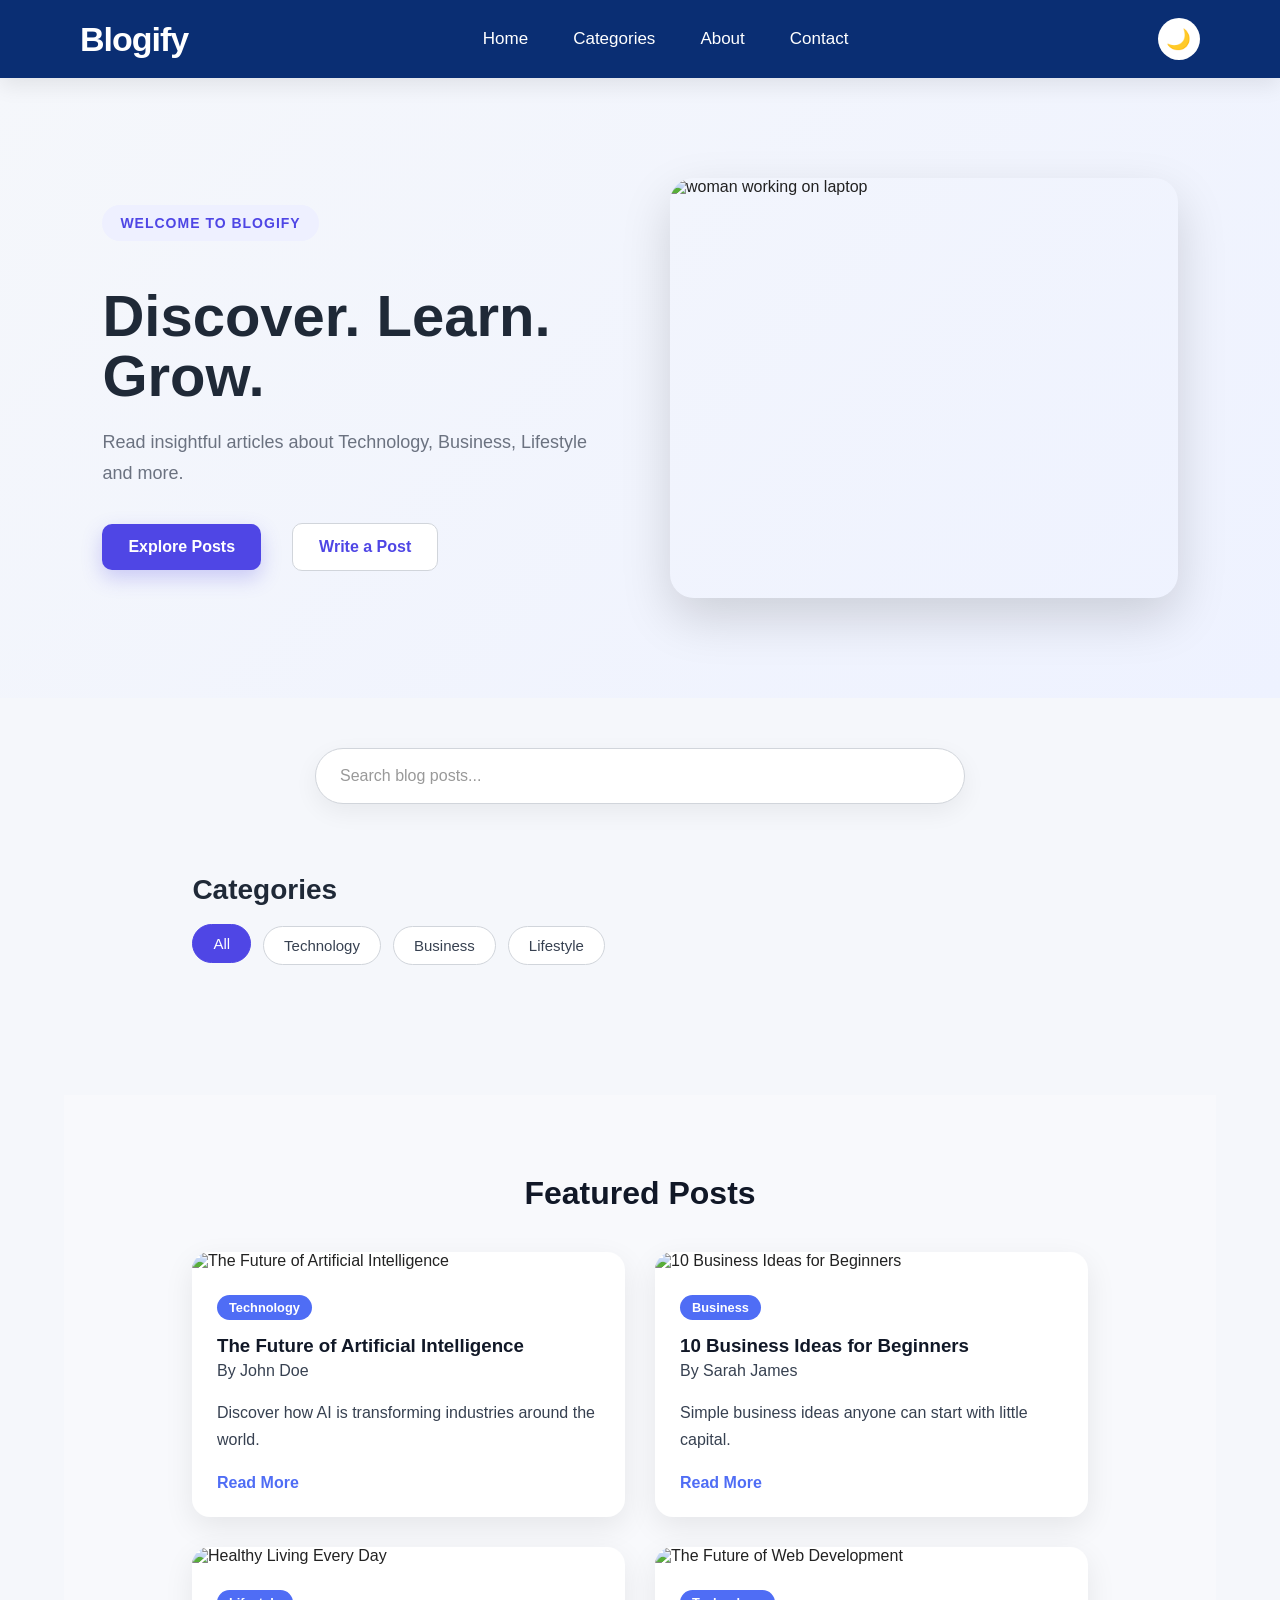
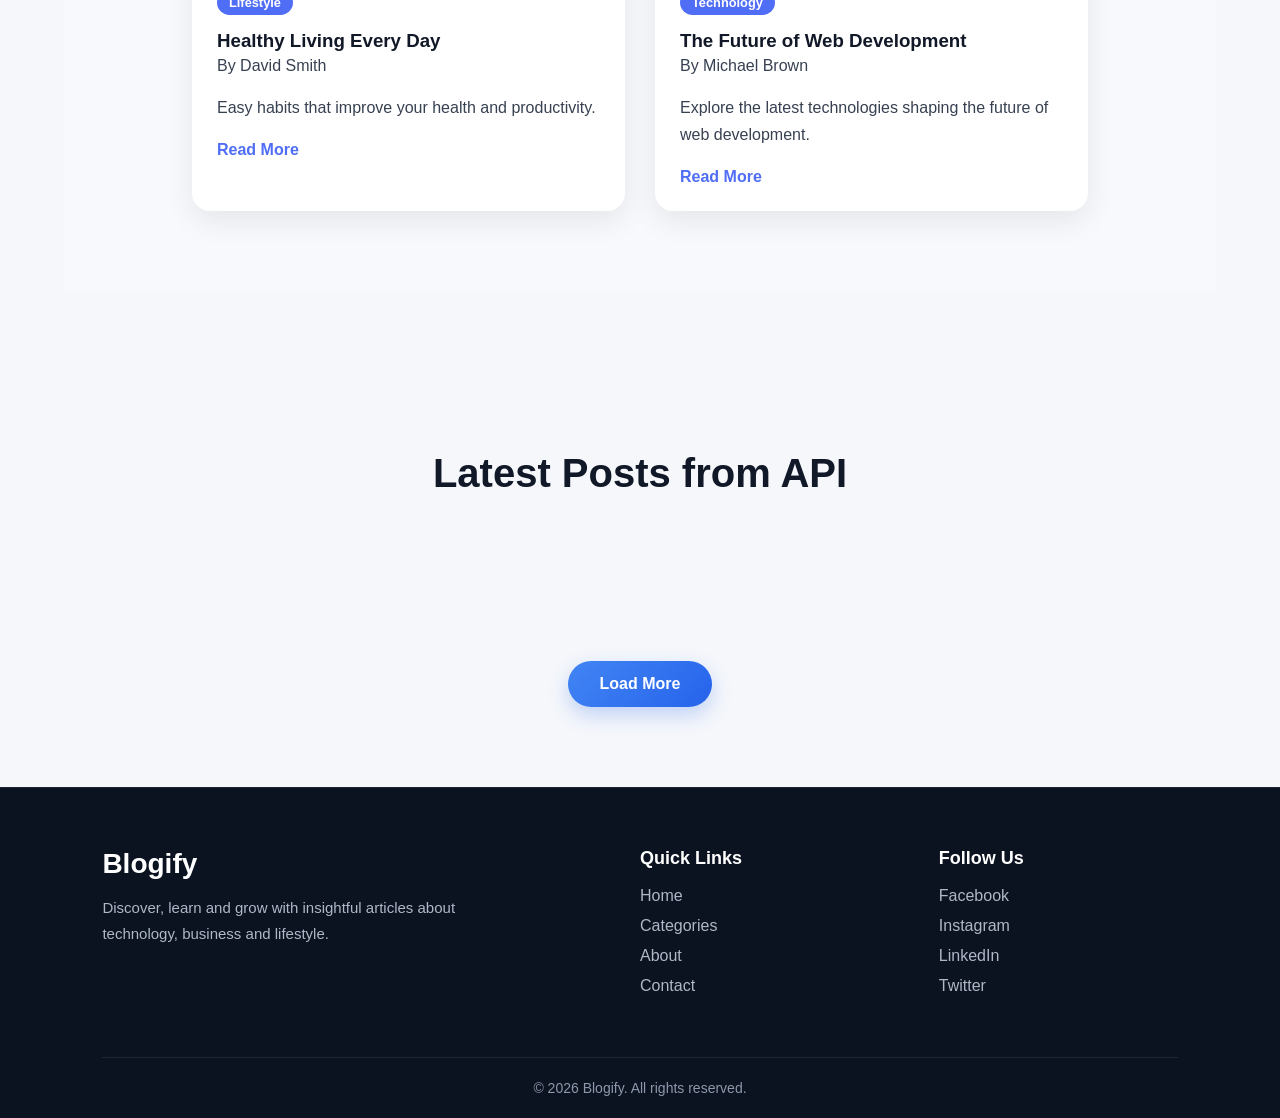
==== index.html @ 44c1e8d4 "Initial commit" ====
<!DOCTYPE html>
<html lang="en">

<head>
    <meta charset="UTF-8">
    <meta name="viewport" content="width=device-width, initial-scale=1.0">

    <title>Blogify | Home</title>

    <link rel="stylesheet" href="css/style.css">
    <link rel="stylesheet" href="css/responsive.css">
    <link rel="stylesheet" href="css/dark-mode.css">

</head>

<body>

    <header>
        <nav class="navbar">

            <div class="logo">
                <h1>Blogify</h1>
            </div>
            <ul class="nav-links">
                <li><a href="index.html">Home</a></li>
                <li><a href="#categories-section">Categories</a></li>
                <li><a href="pages/about.html">About</a></li>
                <li><a href="contact.html">Contact</a></li>
            </ul>

            <button id="darkModeToggle" class="theme-toggle">🌙</button>

        </nav>


    </header>
    <main>

        <section class="hero">
            <div class="hero-content">

                <span class="welcome">
                    WELCOME TO BLOGIFY
                </span>

                <h1>
                    Discover.
                    Learn.
                    Grow.
                </h1>

                <p>
                    Read insightful articles about Technology,
                    Business, Lifestyle and more.
                </p>

                <div class="hero-buttons">

                    <a href="#posts-container" class="primary-btn">
                        Explore Posts
                    </a>

                    <a href="contact.html" class="secondary-btn">
                        Write a Post
                    </a>

                </div>
            </div>
            <div class="hero-image">

                <img src="https://images.unsplash.com/photo-1494790108377-be9c29b29330?w=900"
                    alt="woman working on laptop">
            </div>
        </section>

        <!-- Search Bar -->
        <section class="search-section">

            <input type="text" id="search-input" placeholder="Search blog posts...">
        </section>

        <!-- Categories -->
        <section class="categories-section" id="categories">

            <h2>Categories</h2>

            <div class="category-buttons">

                <button class="category-btn active" data-category="All">
                    All
                </button>

                <button class="category-btn" data-category="Technology">
                    Technology
                </button>

                <button class="category-btn" data-category="Business">
                    Business
                </button>

                <button class="category-btn" data-category="Lifestyle">
                    Lifestyle
                </button>

            </div>

        </section>
        <section class="featured-posts">
            <h2>Featured Posts</h2>

            <div id="posts-container"></div>
        </section>

        <section class="api-posts">
            <h2>Latest Posts from API</h2>

            <div id="api-posts-container"></div>
        </section>
        <div class="load-more-container">
            <button id="loadMoreBtn" class="load-more-btn">
                Load More
            </button>
        </div>

    </main>

    <!-- FOOTER -->
    <footer class="footer">
        <div class="footer-container">

            <div class="footer-brand">
                <h2>Blogify</h2>
                <p>Discover, learn and grow with insightful articles about technology, business and lifestyle.</p>
            </div>

            <div class="footer-links">
                <h3>Quick Links</h3>
                <a href="index.html">Home</a>
                <a href="#categories">Categories</a>
                <a href="pages/about.html">About</a>
                <a href="contact.html">Contact</a>
            </div>

            <div class="footer-social">
                <h3>Follow Us</h3>
                <a href="#">Facebook</a>
                <a href="#">Instagram</a>
                <a href="#">LinkedIn</a>
                <a href="#">Twitter</a>
            </div>

        </div>

        <div class="footer-bottom">
            <p>© 2026 Blogify. All rights reserved.</p>
        </div>
    </footer>

    <script src="js/data.js"></script>
    <script src="js/app.js"></script>
    <script src="js/api.js"></script>
    <script src="js/dark-mode.js"></script>

</body>

</html>
---- css/style.css ----
/* ==========================
   RESET
========================== */

*{
    margin:0;
    padding:0;
    box-sizing:border-box;
}

/* ==========================
   BODY
========================== */

body{
    font-family:Arial, Helvetica, sans-serif;
    background:#f5f7fb;
}

/* ==========================
   NAVBAR
========================== */

.navbar{
    position: sticky;
    top: 0;
    z-index: 1000;

    display: flex;
    justify-content: space-between;
    align-items: center;
    padding: 18px 80px;
    background: #0a2e73;
    backdrop-filter: blur(12px);
    box-shadow: 0 8px 20px rgba(0,0,0,.08);
}

.logo h1{
    font-size: 34px;
    font-weight: 700;
    letter-spacing: -1px;
    cursor: pointer;
    color:white;
}

.nav-links{
    display: flex;
    list-style: none;
    gap: 45px;
    align-items: center;
    justify-content: center;
}

.nav-links a{
    color: white;
    text-decoration: none;
    font-size: 17px;
    font-weight: 500;
    transition:0.3s ease;
}

.nav-links a:hover{
    color: #FFD54F;
}


 /* ===========================
   HERO SECTION
 =========================== */



 .hero-content{
     width:50%;
 }

 .welcome{
     background:#ede9fe;
     color:#7c3aed;
     padding:8px 18px;
     border-radius:25px;
     font-size:14px;
     font-weight:bold;
 }

 .hero-content h1{
     font-size:60px;
     margin:25px 0;
     color:#111827;
 }

 .hero-content p{
     font-size:20px;
     color:#6b7280;
     line-height:1.8;
 }

 .hero-buttons button{
     padding: 15px 35px;
 }

 .primary-btn{
    background:#7c3aed;
    color:white;
     border:none;
     padding:15px 35px;
    border-radius:10px;
     cursor:pointer;
     margin-right:15px;
 }

 .secondary-btn{
     background:white;
    border:2px solid #ddd;
   padding:15px 35px;
     border-radius:10px;
     cursor:pointer;
 }

 .hero-image img{
    width:450px;
    border-radius:100px;
 }



.hero{
     display: flex;
     justify-content: space-between;
     align-items: center;
     gap: 60px;
     min-height: 100vh;
     padding: 40px;
 }

 .hero-content{
     width:50%;
 }

 .welcome{
     background:#ede9fe;
     color:#7c3aed;
     padding:8px 18px;
     border-radius:25px;
     font-size:14px;
     font-weight:bold;
 }

 .hero-content h1{
     font-size:60px;
     line-height: 1.2;
     margin:25px 0;
     color:#111827;
 }

 .hero-content p{
    font-size:20px;
     color:#6b7280;
     line-height:1.8;
 }

 .hero-buttons{
    margin-top:35px;
 }

 .primary-btn{
     background:#7c3aed;
     color:white;
     border:none;
     padding:15px 35px;
     border-radius:10px;
     cursor:pointer;
    margin-right:15px;
 }

 .secondary-btn{
     background:white;
     border:2px solid #ddd;
    padding:15px 35px;
     border-radius:10px;
     cursor:pointer;
 }

 .hero-image img{
     width:520px;
     border-radius:20px;
 }


 /* ============================
   FEATURED POSTS
============================ */

.featured-posts{
    padding:80px;
}

.featured-posts h2{
    text-align:center;
    font-size:40px;
    margin-bottom:50px;
    color:#111827;
}

#posts-container{
    display:grid;
    grid-template-columns:repeat(auto-fit,minmax(320px,1fr));
    gap:30px;
}

.post-card{
    background:white;
    border-radius:18px;
    overflow:hidden;
    box-shadow:0 10px 30px rgba(0,0,0,.08);
    transition:.3s;
}

.post-card:hover{
    transform:translateY(-10px);
}

.post-card img{
    width:100%;
    height:220px;
    object-fit:cover;
}

.post-content{
    padding:25px;
}

.category{
    display:inline-block;
    background:#2563eb;
    color:white;
    padding:6px 14px;
    border-radius:20px;
    font-size:13px;
    font-weight:600;

}

.post-content button{
    margin-top:20px;
    padding:12px 25px;
    background:#7c3aed;
    color:white;
    border:none;
    border-radius:8px;
    cursor:pointer;
}


 .post-content button{
     margin-top:20px;
     padding:12px 25px;
     background:#7c3aed;
     color:white;
     border:none;
     border-radius:8px;
     cursor:pointer;
 }

 /* ===========================
    API POSTS
 =========================== */

 #api-posts{
     display:grid;
     grid-template-columns:repeat(auto-fit,minmax(300px,1fr));
     gap:20px;
     margin-top:40px;
 }

 .api-card{
     background:#fff;
     padding:20px;
     border-radius:15px;
     box-shadow:0 10px 20px rgba(0,0,0,.08);
     transition:.3s;
 }

 .api-card:hover{
     transform:translateY(-8px);
 }

 .api-card h3{
     margin-bottom:15px;
     color:#333;
 }

 .api-card p{
     color:#666;
     line-height:1.7;
 }

 .api-card button{
     margin-top:20px;
     padding:10px 20px;
     border:none;
     background:#5b5ff5;
     color:white;
     border-radius:8px;
     cursor:pointer;
     }    /* <--         */

 /* ==========================================
   BLOG DETAILS PAGE
========================================== */

.blog-details {
    max-width: 900px;
    margin: 60px auto;
    padding: 20px;
    display: flex;
    justify-content: center;
}

.api-card {
    width: 100%;
    background: #fff;
    padding: 40px;
    border-radius: 12px;
    box-shadow: 0 8px 20px rgba(0,0,0,0.1);
}

.api-card h1 {
    font-size: 2.5rem;
    margin-bottom: 20px;
    color: #222;
}

.api-card p {
    font-size: 1.1rem;
    line-height: 1.8;
    color: #555;
    margin-bottom: 30px;
}

.api-card button{
    margin-top:20px;
    padding:10px 20px;
    border:none;
    background:#5b5ff5;
    color:white;
    border-radius:8px;
    cursor:pointer;
}    /* <--        */

.api-card button:hover{
    background:#3730a3;
}


/* ==========================================
   CONTACT PAGE
========================================== */

.contact-section{
    max-width:700px;
    margin:60px auto;
    background:#fff;
    padding:40px;
    border-radius:15px;
    box-shadow:0 10px 25px rgba(0,0,0,.1);
}

.contact-section h2{
    text-align:center;
    margin-bottom:30px;
    color:#222;
}

.form-group{
    margin-bottom:20px;
}

.form-group label{
    display:block;
    margin-bottom:8px;
    font-weight:bold;
    color:#333;
}

.form-group input,
.form-group textarea{
    width:100%;
    padding:14px;
    border:2px solid #ddd;
    border-radius:8px;
    font-size:16px;
    outline:none;
    transition:.3s;
}

.form-group input:focus,
.form-group textarea:focus{
    border-color:#5b5ff5;
}

.form-group textarea{
    resize:none;
}

.form-group small{
    display:block;
    margin-top:6px;
    color:red;
    font-size:14px;
}

#contactForm button{
    width:100%;
    padding:15px;
    border:none;
    border-radius:8px;
    background:#5b5ff5;
    color:white;
    font-size:18px;
    cursor:pointer;
    transition:.3s;
}

#contactForm button:hover{
    background:#3730a3;
}


/* ===========================
   BLOG CARDS
=========================== */

.featured-posts{

    width:90%;
    max-width:1200px;
    margin:80px auto;

}

.featured-posts h2{

    text-align:center;
    margin-bottom:40px;
    font-size:2rem;

}

#api-posts{

    display:grid;
    grid-template-columns:repeat(auto-fit,minmax(320px,1fr));
    gap:30px;

}

.blog-card{

    background:#fff;

    border-radius:15px;

    overflow:hidden;

    box-shadow:0 10px 25px rgba(0,0,0,.08);

    transition:.3s;

    display: flex;
    flex-direction: column;

}

.blog-card:hover{

    transform:translateY(-10px);

}

.blog-card img{

    width:100%;

    height:220px;

    object-fit:cover;

}

.blog-content{
    padding:30px;
    
    display:flex;
    flex-direction:column;
    flex:1;
}

.category{

    background:#4f6df5;

    color:#fff;

    padding:6px 14px;

    border-radius:30px;

    font-size:13px;

}

.blog-content h3{

    margin:18px 0;

}

.blog-content p{

    color:#666;

    line-height:1.8;

}

.blog-content small{

    color:#888;

}

.read-btn{

    display:inline-block;

    padding:10px 20px;

    background:#4f6df5;

    color:white;

    text-decoration:none;

    border-radius:8px;

    transition:.3s;

}

.read-btn:hover{

    background:#304ffe;

}

/* ===========================
   Featured Posts
=========================== */

.featured-posts{
    padding:80px 10%;
    background:#f8f9fc;
}

.featured-posts h2{
    text-align:center;
    font-size:2rem;
    margin-bottom:40px;
}

#posts{
    display:grid;
    grid-template-columns:repeat(auto-fit,minmax(300px,1fr));
    gap:30px;
}

.blog-card{
    background:white;
    border-radius:15px;
    overflow:hidden;
    box-shadow:0 10px 25px rgba(0,0,0,.08);
    transition:.3s;
}

.blog-card:hover{
    transform:translateY(-8px);
}

.blog-card img{
    width:100%;
    height:220px;
    object-fit:cover;
}

.blog-content{
    padding:20px;
}

.category{
    display:inline-block;
    background:#4f6df5;
    color:white;
    padding:5px 12px;
    border-radius:30px;
    font-size:.8rem;
    margin-bottom:15px;
}

.blog-content h3{
    margin:10px 0;
}

.author{
    color:#777;
    margin-bottom:15px;
}

.read-more{
    display:inline-block;
    margin-top:20px;
    color:#4f6df5;
    text-decoration:none;
    font-weight:600;
    transition:3s;
    
}

.read-more:hover{
   background:#1d4ed8;
}

/* ==========================
   API POSTS
========================== */

.api-posts{
    padding:80px;
}

.api-posts h2{
    text-align:center;
    font-size:40px;
    margin-bottom:50px;
    color:#111827;
}

#api-posts-container{
    display:grid;
    grid-template-columns:repeat(auto-fit,minmax(320px,1fr));
    gap:30px;
}


/* ==========================
   BLOG DETAILS
========================== */

.blog-details{
    padding:80px;
}

.details-card{
    max-width:900px;
    margin:auto;
    background:white;
    border-radius:20px;
    overflow:hidden;
    box-shadow:0 10px 30px rgba(0,0,0,.1);
}

.details-card img{
    width:100%;
    height:450px;
    object-fit:cover;
}

.details-card h1{
    margin:20px;
}

.details-card p{
    margin:20px;
    line-height:1.8;
}


/* ============================= */
/* SEARCH BAR */
/* ============================= */

.search-section {
    display: flex;
    justify-content: center;
    align-items: center;
    padding: 30px 20px;
}

#search-input {
    width: 100%;
    max-width: 650px;
    padding: 16px 22px;
    font-size: 16px;
    border: 1px solid #ddd;
    border-radius: 30px;
    outline: none;
    background-color: #ffffff;
    color: #333;
    box-shadow: 0 5px 20px rgba(0, 0, 0, 0.08);
    transition: all 0.3s ease;
}

#search-input::placeholder {
    color: #999;
}

#search-input:focus {
    border-color: #4285f4;
    box-shadow: 0 5px 25px rgba(66, 133, 244, 0.20);
}

/* ================================
   LOAD MORE BUTTON
================================ */

.load-more-btn {
    display: block;
    margin: 35px auto 50px;
    padding: 14px 32px;
    border: none;
    border-radius: 30px;
    background: linear-gradient(135deg, #4285f4, #2563eb);
    color: #ffffff;
    font-size: 16px;
    font-weight: 600;
    cursor: pointer;
    box-shadow: 0 8px 20px rgba(37, 99, 235, 0.25);
    transition: all 0.3s ease;
}

.load-more-btn:hover {
    transform: translateY(-3px);
    box-shadow: 0 12px 25px rgba(37, 99, 235, 0.35);
}

.load-more-btn:active {
    transform: translateY(0);
}

/* =====================================
   FOOTER
===================================== */

.footer {
    background: #0b1220;
    color: #ffffff;
    padding: 60px 8% 0;
    margin-top: 80px;
    border-top: 1px solid rgba(255, 255, 255, 0.08);
}

.footer-container {
    max-width: 1200px;
    margin: 0 auto;
    display: grid;
    grid-template-columns: 2fr 1fr 1fr;
    gap: 60px;
    padding-bottom: 50px;
}

.footer-brand h2 {
    font-size: 28px;
    margin-bottom: 15px;
    color: #ffffff;
}

.footer-brand p {
    max-width: 420px;
    line-height: 1.7;
    color: #aeb8c7;
    font-size: 15px;
}

.footer-links,
.footer-social {
    display: flex;
    flex-direction: column;
}

.footer-links h3,
.footer-social h3 {
    font-size: 18px;
    margin-bottom: 18px;
    color: #ffffff;
}

.footer-links a,
.footer-social a {
    color: #aeb8c7;
    text-decoration: none;
    margin-bottom: 12px;
    transition: all 0.3s ease;
}

.footer-links a:hover,
.footer-social a:hover {
    color: #4285f4;
    transform: translateX(4px);
}

.footer-bottom {
    border-top: 1px solid rgba(255, 255, 255, 0.08);
    text-align: center;
    padding: 22px 0;
}

.footer-bottom p {
    margin: 0;
    color: #8d99aa;
    font-size: 14px;
}

/* ==============================
   CONTACT FORM PROFESSIONAL STYLE
============================== */

/* Error messages */
#contactForm small {
    display: block;
    margin-top: 6px;
    color: #ef4444;
    font-size: 14px;
    font-weight: 500;
}

/* Success message */
#successMessage {
    margin-top: 15px;
    color: #22c55e;
    font-size: 16px;
    font-weight: 600;
}
 /* Input focus effect */
 #contactForm input:focus,
 #contactForm textarea:focus {
     outline: none;
     border-color: #2563eb;
     box-shadow: 0 0 0 4px rgba(37, 99, 235, 0.15);
    transition: 0.3s ease;
 }

  /* Submit button animation */
 #contactForm .btn {
     transition: transform 0.2s ease, box-shadow 0.2s ease;
 }

 #contactForm .btn:hover {
     transform: translateY(-2px);
     box-shadow: 0 8px 20px rgba(37, 99, 235, 0.3);
 }

 #contactForm .btn:active {
    transform: translateY(1px);
 }
 
   /* ==============================
     DARK MODE TOGGLE BUTTON
     ============================== */

  .theme-toggle {
      border: none;
      background: transparent;
      font-size: 24px;
      cursor: pointer;
      padding: 8px 12px;
      border-radius: 50%;
      transition: all 0.3s ease;
  }

  .theme-toggle:hover {
      background: rgba(255, 255, 255, 0.15);
      transform: scale(1.1);
  }

  /* =====================================
   DARK MODE SEARCH BAR
===================================== */

body.dark-mode .search-section {
    background-color: #0f172a;
}

body.dark-mode #search-input {
    background-color: #1e293b;
    color: #f8fafc;
    border-color: #475569;
}

body.dark-mode #search-input::placeholder {
    color: #94a3b8;
}

body.dark-mode #search-input:focus {
    border-color: #3b82f6;
    box-shadow: 0 0 0 4px rgba(59, 130, 246, 0.2);
}

/* ========================================
   PROFESSIONAL CONTACT FORM
======================================== */

/* Form container */
.contact-section form {
    max-width: 650px;
    margin: 40px auto;
}

/* Form groups */
.contact-section .form-group {
    margin-bottom: 22px;
}

/* Labels */
.contact-section label {
    display: block;
    margin-bottom: 8px;
    font-weight: 600;
    color: #333;
}

/* Inputs and textarea */
.contact-section input,
.contact-section textarea {
    width: 100%;
    padding: 14px 16px;
    border: 2px solid #ddd;
    border-radius: 10px;
    font-size: 16px;
    font-family: inherit;
    outline: none;
    transition: all 0.3s ease;
    box-sizing: border-box;
}

/* Focus effect */
.contact-section input:focus,
.contact-section textarea:focus {
    border-color: #3b82f6;
    box-shadow: 0 0 0 4px rgba(59, 130, 246, 0.15);
    transform: translateY(-1px);
}

/* Placeholder */
.contact-section input::placeholder,
.contact-section textarea::placeholder {
    color: #999;
}

/* Error messages */
.contact-section small {
    display: block;
    margin-top: 6px;
    color: #dc2626;
    font-size: 14px;
    font-weight: 500;
}

/* Submit button */
.contact-section .btn {
    width: 100%;
    padding: 14px 20px;
    border: none;
    border-radius: 10px;
    background: #3b82f6;
    color: white;
    font-size: 16px;
    font-weight: 600;
    cursor: pointer;
    transition: all 0.3s ease;
}

/* Button hover */
.contact-section .btn:hover {
    background: #2563eb;
    transform: translateY(-2px);
    box-shadow: 0 8px 20px rgba(37, 99, 235, 0.25);
}

/* Button click */
.contact-section .btn:active {
    transform: translateY(0);
}

/* Success message */
#successMessage {
    margin-top: 18px;
    color: #16a34a;
    font-weight: 600;
    text-align: center;
}

/* Dark mode */
body.dark-mode .contact-section label {
    color: #f8fafc;
}

body.dark-mode .contact-section input,
body.dark-mode .contact-section textarea {
    background: #1e293b;
    color: #f8fafc;
    border-color: #475569;
}

body.dark-mode .contact-section input::placeholder,
body.dark-mode .contact-section textarea::placeholder {
    color: #94a3b8;
}

body.dark-mode .contact-section input:focus,
body.dark-mode .contact-section textarea:focus {
    border-color: #3b82f6;
}

/* =========================================
   BLOG DETAILS PAGE
========================================= */

.details-card {
    max-width: 1000px;
    margin: 50px auto;
    padding: 30px;
    background: #ffffff;
    border-radius: 20px;
    box-shadow: 0 10px 35px rgba(0, 0, 0, 0.08);
    animation: detailsFadeIn 0.7s ease;
}

/* Article Image */
.details-card img {
    width: 100%;
    height: 500px;
    object-fit: cover;
    display: block;
    border-radius: 16px;
    margin-bottom: 25px;
}

/* Category */
.details-card .category {
    display: inline-block;
    padding: 8px 16px;
    background: #4285f4;
    color: white;
    border-radius: 30px;
    font-size: 14px;
    font-weight: 600;
    margin-bottom: 15px;
}

/* Article Title */
.details-card h1 {
    font-size: 42px;
    line-height: 1.2;
    color: #222;
    margin: 10px 0 15px;
}

/* Author */
.details-card .author {
    color: #777;
    font-size: 16px;
    font-weight: 500;
    margin-bottom: 25px;
}

/* Article Description */
.details-card > p {
    color: #444;
    font-size: 18px;
    line-height: 1.8;
    margin-bottom: 30px;
}

/* Back Home Button */
.details-card .read-more {
    display: inline-block;
    padding: 12px 22px;
    background: #4285f4;
    color: white;
    text-decoration: none;
    border-radius: 8px;
    font-weight: 600;
    transition: all 0.3s ease;
}

/* Button Hover */
.details-card .read-more:hover {
    background: #2563eb;
    transform: translateY(-3px);
    box-shadow: 0 8px 18px rgba(37, 99, 235, 0.25);
}

/* Page Animation */
@keyframes detailsFadeIn {
    from {
        opacity: 0;
        transform: translateY(20px);
    }

    to {
        opacity: 1;
        transform: translateY(0);
    }
}

/* =========================
   NAVBAR CONTENT
========================= */

/* .logo h1 {
    color: white;
    font-size: 28px;
    margin: 0;
}

.nav-links {
    display: flex;
    align-items: center;
    gap: 28px;
    list-style: none;
    margin: 0;
    padding: 0;
}

.nav-links li {
    margin: 0;
    padding: 0;
}

.nav-links a {
    color: white;
    text-decoration: none;
    font-size: 16px;
    font-weight: 500;
    transition: color 0.3s ease;
}

.nav-links a:hover {
    color: #ffd166;
} */

.theme-toggle {
    border: none;
    background: transparent;
    color: white;
    font-size: 22px;
    cursor: pointer;
    transition: transform 0.3s ease;
}

.theme-toggle:hover {
    transform: rotate(20deg) scale(1.1);
}


/* =========================
   HERO SECTION
========================= */

.hero {
    min-height: 620px;
    display: flex;
    align-items: center;
    justify-content: space-between;
    gap: 60px;
    padding: 80px 8%;
    background: linear-gradient(135deg, #f5f7fb, #eef2ff);
}

.hero-content {
    flex: 1;
    max-width: 600px;
}

.welcome {
    display: inline-block;
    padding: 10px 18px;
    margin-bottom: 20px;
    border-radius: 30px;
    background: #eef0ff;
    color: #4f46e5;
    font-size: 14px;
    font-weight: 700;
    letter-spacing: 1px;
}

.hero h1 {
    margin-bottom: 20px;
    font-size: 58px;
    line-height: 1.05;
    color: #1f2937;
}

.hero p {
    margin-bottom: 30px;
    font-size: 18px;
    line-height: 1.7;
    color: #6b7280;
}

.hero-buttons {
    display: flex;
    align-items: center;
    gap: 16px;
}

.hero-buttons a {
    display: inline-block;
    padding: 14px 26px;
    border-radius: 10px;
    text-decoration: none;
    font-size: 16px;
    font-weight: 600;
    transition: all 0.3s ease;
}

.primary-btn {
    background: #4f46e5;
    color: white;
    box-shadow: 0 8px 20px rgba(79, 70, 229, 0.25);
}

.primary-btn:hover {
    background: #3730a3;
    transform: translateY(-3px);
}

.secondary-btn {
    background: white;
    color: #4f46e5;
    border: 1px solid #d1d5db;
}

.secondary-btn:hover {
    background: #4f46e5;
    color: white;
    transform: translateY(-3px);
}

.hero-image {
    flex: 1;
    max-width: 560px;
}

.hero-image img {
    width: 100%;
    height: 420px;
    object-fit: cover;
    border-radius: 24px;
    display: block;
    box-shadow: 0 20px 50px rgba(0, 0, 0, 0.15);
    transition: transform 0.4s ease;
}

.hero-image img:hover {
    transform: scale(1.02);
}

/* =========================
   HERO LAYOUT FIX
========================= */

.hero {
    width: 100%;
    max-width: 1400px;
    margin: 0 auto;
    overflow: hidden;
}

.hero-content {
    min-width: 0;
}

.hero-image {
    min-width: 0;
}

.hero-image img {
    max-width: 100%;
}


/* =========================
   SEARCH SECTION
========================= */

.search-section {
    width: 100%;
    max-width: 1100px;
    margin: 0 auto;
    padding: 50px 8%;
}

#search-input {
    width: 100%;
    padding: 18px 24px;
    border: 1px solid #d1d5db;
    border-radius: 50px;
    outline: none;
    font-size: 16px;
    background: white;
    color: #1f2937;
    box-shadow: 0 8px 25px rgba(0, 0, 0, 0.06);
    transition: all 0.3s ease;
}

#search-input:focus {
    border-color: #4f46e5;
    box-shadow: 0 0 0 4px rgba(79, 70, 229, 0.12);
}


/* =========================
   CATEGORIES
========================= */

.categories-section {
    width: 100%;
    max-width: 1100px;
    margin: 0 auto;
    padding: 20px 8% 50px;
}

.categories-section h2 {
    margin-bottom: 20px;
    font-size: 28px;
    color: #1f2937;
}

.category-buttons {
    display: flex;
    flex-wrap: wrap;
    gap: 12px;
}

.category-btn {
    padding: 10px 20px;
    border: 1px solid #d1d5db;
    border-radius: 25px;
    background: white;
    color: #374151;
    cursor: pointer;
    font-size: 15px;
    transition: all 0.3s ease;
}

.category-btn:hover,
.category-btn.active {
    background: #4f46e5;
    color: white;
    border-color: #4f46e5;
    transform: translateY(-2px);

}


/* =========================================
   CONTACT FORM INTERACTIONS
   ========================================= */

/* Smooth transition for inputs */
.contact-section input,
.contact-section textarea {
    transition: 
        border-color 0.3s ease,
        box-shadow 0.3s ease,
        transform 0.2s ease;
}


/* =========================================
   INPUT FOCUS EFFECT
   ========================================= */

.contact-section input:focus,
.contact-section textarea:focus {
    outline: none;

    border-color: #2563eb;

    box-shadow: 
        0 0 0 3px rgba(37, 99, 235, 0.15);

    transform: translateY(-1px);
}


/* =========================================
   ERROR INPUT
   ========================================= */

.contact-section .input-error {
    border-color: #dc2626 !important;

    box-shadow:
        0 0 0 3px rgba(220, 38, 38, 0.12) !important;
}


/* =========================================
   SUCCESS / VALID INPUT
   ========================================= */

.contact-section .input-success {
    border-color: #16a34a !important;

    box-shadow:
        0 0 0 3px rgba(22, 163, 74, 0.10) !important;
}


/* =========================================
   ERROR MESSAGES
   ========================================= */

.contact-section small {
    display: block;

    margin-top: 6px;

    color: #dc2626;

    font-size: 0.85rem;

    font-weight: 500;

    animation: errorAppear 0.25s ease;
}


/* Error message animation */
@keyframes errorAppear {

    from {
        opacity: 0;
        transform: translateY(-4px);
    }

    to {
        opacity: 1;
        transform: translateY(0);
    }

}


/* =========================================
   SUCCESS MESSAGE
   ========================================= */

#successMessage {
    margin-top: 16px;

    text-align: center;

    color: #16a34a;

    font-size: 1rem;

    font-weight: 600;

    animation: successAppear 0.4s ease;
}


/* Success animation */
@keyframes successAppear {

    from {
        opacity: 0;
        transform: translateY(8px);
    }

    to {
        opacity: 1;
        transform: translateY(0);
    }

}


/* =========================================
   SUBMIT BUTTON
   ========================================= */

.contact-section .btn {
    transition:
        transform 0.2s ease,
        box-shadow 0.2s ease,
        background-color 0.2s ease;
}


/* Hover */
.contact-section .btn:hover {
    transform: translateY(-2px);

    box-shadow:
        0 8px 20px rgba(37, 99, 235, 0.25);
}


/* Click */
.contact-section .btn:active {
    transform: translateY(0);

    box-shadow:
        0 3px 8px rgba(37, 99, 235, 0.2);
}

/* =========================================
   CONTACT FORM VALIDATION
========================================= */

/* Input focus effect */
.contact-section input:focus,
.contact-section textarea:focus {
    outline: none;
    border-color: #6366f1;
    box-shadow: 0 0 0 4px rgba(99, 102, 241, 0.12);
    transition: all 0.25s ease;
}

/* Error input */
.contact-section .input-error {
    border-color: #ef4444 !important;
    box-shadow: 0 0 0 3px rgba(239, 68, 68, 0.12);
}

/* Error input focus */
.contact-section .input-error:focus {
    border-color: #dc2626 !important;
    box-shadow: 0 0 0 4px rgba(239, 68, 68, 0.15);
}

/* Successful input */
.contact-section .input-success {
    border-color: #22c55e !important;
    box-shadow: 0 0 0 3px rgba(34, 197, 94, 0.12);
}

/* Error messages */
.contact-section #nameError,
.contact-section #emailError,
.contact-section #messageError {
    display: block;
    color: #ef4444;
    font-size: 0.9rem;
    font-weight: 500;
    margin-top: 6px;
    min-height: 20px;
}

/* Success message */
.contact-section #successMessage {
    color: #16a34a;
    font-size: 1rem;
    font-weight: 600;
    text-align: center;
    margin-top: 18px;
    animation: successFadeIn 0.4s ease;
}

/* Success animation */
@keyframes successFadeIn {
    from {
        opacity: 0;
        transform: translateY(-6px);
    }

    to {
        opacity: 1;
        transform: translateY(0);
    }
}

/* Submit button */
.contact-section .btn {
    cursor: pointer;
    transition:
        transform 0.25s ease,
        box-shadow 0.25s ease,
        background-color 0.25s ease;
}

/* Submit button hover */
.contact-section .btn:hover {
    transform: translateY(-2px);
    box-shadow: 0 8px 20px rgba(37, 99, 235, 0.25);
}

/* Submit button click */
.contact-section .btn:active {
    transform: translateY(0);
}


/* ================================
   RESPONSIVE DESIGN
   ================================ */

@media (max-width: 768px) {

    .nav-container {
        flex-direction: column;
        gap: 15px;
    }

    .nav-links {
        flex-wrap: wrap;
        justify-content: center;
    }

    .hero {
        grid-template-columns: 1fr;
        text-align: center;
    }

    .hero-content {
        align-items: center;
    }

    .hero h1 {
        font-size: 2.5rem;
    }

    .hero-image {
        width: 100%;
    }

    .hero-buttons {
        justify-content: center;
        flex-wrap: wrap;
    }

    .posts-container,
    #posts-container,
    #api-posts-container {
        grid-template-columns: 1fr;
    }

    .category-buttons {
        flex-wrap: wrap;
        justify-content: center;
    }

    .search-container {
        width: 90%;
    }

    .footer-container {
        grid-template-columns: 1fr;
        text-align: center;
        gap: 30px;
    }
}

/* =========================
   TOAST NOTIFICATION
========================= */

.toast {
    position: fixed;
    top: 30px;
    right: 30px;
    background: #22c55e;
    color: white;
    padding: 16px 24px;
    border-radius: 10px;
    font-size: 16px;
    font-weight: 600;
    box-shadow: 0 10px 30px rgba(0, 0, 0, 0.25);
    opacity: 0;
    transform: translateY(-20px);
    transition: all 0.3s ease;
    z-index: 9999;
}

.toast.show {
    opacity: 1;
    transform: translateY(0);
}

.toast.success {
    background: #22c55e;
}

.toast.error {
    background: #ef4444;
}

/* =========================================================

   BLOGIFY — POST DETAILS PAGE

   ========================================================= */

.post-details {

    width: 100%;

    max-width: 1000px;

    margin: 0 auto;

    padding: 50px 24px 80px;

    box-sizing: border-box;

}

/* =========================================================

   MAIN POST CONTAINER

   ========================================================= */

#postContainer {

    width: 100%;

    max-width: 920px;

    margin: 0 auto;

}

/* =========================================================

   POST IMAGE

   ========================================================= */

#postContainer img {

    display: block;

    width: 100%;

    max-width: 920px;

    height: 500px;

    object-fit: cover;

    object-position: center;

    margin: 0 auto 28px;

    border-radius: 16px;

    box-shadow: 0 15px 40px rgba(0, 0, 0, 0.18);

}

/* =========================================================

   CATEGORY

   ========================================================= */

#postContainer .category,

#postContainer .post-category {

    display: inline-block;

    margin-bottom: 12px;

    color: #2563eb;

    font-size: 15px;

    font-weight: 700;

    line-height: 1.4;

}

/* =========================================================

   POST TITLE

   ========================================================= */

#postContainer h1 {

    width: 100%;

    margin: 0 0 16px;

    color: #172033;

    font-size: 52px;

    line-height: 1.08;

    font-weight: 800;

    letter-spacing: -1.5px;

}

/* =========================================================

   AUTHOR + DATE

   ========================================================= */

#postContainer .post-meta {

    display: flex;

    align-items: center;

    flex-wrap: wrap;

    gap: 18px;

    margin-bottom: 18px;

    color: #64748b;

    font-size: 15px;

    line-height: 1.5;

}

/* =========================================================

   DESCRIPTION

   ========================================================= */

#postContainer .post-description {

    width: 100%;

    margin: 0 0 28px;

    color: #475569;

    font-size: 19px;

    line-height: 1.7;

}

/* =========================================================

   DIVIDER

   ========================================================= */

#postContainer hr {

    width: 100%;

    height: 1px;

    margin: 0 0 32px;

    border: none;

    background: #e2e8f0;

}

/* =========================================================

   ARTICLE BODY

   ========================================================= */

#postContainer .post-body {

    width: 100%;

    max-width: 900px;

    color: #334155;

    font-size: 18px;

    line-height: 1.85;

}

/* =========================================================

   ARTICLE PARAGRAPHS

   ========================================================= */

#postContainer .post-body p {

    margin: 0 0 28px;

}

/* =========================================================

   ARTICLE HEADINGS

   ========================================================= */

#postContainer .post-body h2 {

    margin: 42px 0 14px;

    color: #172033;

    font-size: 28px;

    line-height: 1.3;

    font-weight: 750;

}

/* =========================================================

   BACK TO HOME

   ========================================================= */

#postContainer .back-home {

    display: inline-block;

    margin-top: 35px;

    color: #2563eb;

    font-size: 16px;

    font-weight: 600;

    text-decoration: none;

    transition: all 0.3s ease;

}

#postContainer .back-home:hover {

    color: #1d4ed8;

    transform: translateX(-4px);

}

/* =========================================================

   POST NOT FOUND

   ========================================================= */

#postContainer .post-not-found {

    padding: 80px 20px;

    text-align: center;

}

#postContainer .post-not-found h1 {

    color: #172033;

}

#postContainer .post-not-found p {

    color: #64748b;

}

/* =========================================================

   TABLET — 768px AND BELOW

   ========================================================= */

@media (max-width: 768px) {

    .post-details {

        width: 100%;

        max-width: 100%;

        margin: 0 auto;

        padding: 35px 24px 60px;

        box-sizing: border-box;

    }

    #postContainer {

        width: 100%;

        max-width: 100%;

        margin: 0 auto;

    }

    #postContainer img {

        width: 100%;

        max-width: 100%;

        height: 360px;

        object-fit: cover;

        object-position: center;

        margin: 0 auto 24px;

        border-radius: 14px;

    }

    #postContainer h1 {

        width: 100%;

        max-width: 900px;

        margin: 0 0 14px;

        font-size: 40px;

        line-height: 1.12;

        letter-spacing: -0.8px;

    }

    #postContainer .post-meta {

        display: flex;

        flex-wrap: wrap;

        gap: 10px;

        font-size: 14px;

    }

    #postContainer .post-description {

        width: 100%;

        max-width: 850px;

        font-size: 17px;

        line-height: 1.7;

    }

    #postContainer .post-body {

        width: 100%;

        max-width: 900px;

        font-size: 17px;

        line-height: 1.8;

    }

    #postContainer .post-body h2 {

        font-size: 25px;

        margin-top: 35px;

    }

}


/* =========================================================

   MOBILE — 480px AND BELOW

   ========================================================= */

@media (max-width: 480px) {

    .post-details {

        width: 100%;

        padding: 25px 16px 50px;

        box-sizing: border-box;

    }

    #postContainer {

        width: 100%;

    }

    #postContainer img {

        width: 100%;

        height: 250px;

        margin-bottom: 20px;

        border-radius: 12px;

    }

    #postContainer .category,

    #postContainer .post-category {

        font-size: 14px;

        margin-bottom: 8px;

    }

    #postContainer h1 {

        width: 100%;

        font-size: 32px;

        line-height: 1.15;

        letter-spacing: -0.5px;

        margin-bottom: 12px;

    }

    #postContainer .post-meta {

        flex-direction: column;

        align-items: flex-start;

        gap: 6px;

        font-size: 13px;

    }

    #postContainer .post-description {

        font-size: 16px;

        line-height: 1.6;

        margin-bottom: 22px;

    }

    #postContainer .post-body {

        font-size: 16px;

        line-height: 1.75;

    }

    #postContainer .post-body h2 {

        font-size: 23px;

        margin-top: 30px;

    }

    #postContainer .back-home {

        margin-top: 28px;

        font-size: 14px;

    }

}



/* =========================================
   LIGHT MODE - TEXT VISIBILITY FIX
========================================= */

body {
    color: #222;
}

/* Blog details page */
.blog-details {
    color: #222;
}

.blog-details h1,
.blog-details h2,
.blog-details h3 {
    color: #111827;
}

.blog-details p {
    color: #374151;
    line-height: 1.8;
}

.blog-details .category {
    color: #2563eb;
}

.blog-details .post-meta {
    color: #4b5563;
}

/* API article/card */
.api-card {
    color: #222;
}

.api-card h1,
.api-card h2,
.api-card h3 {
    color: #111827;
}

.api-card p {
    color: #374151;
    line-height: 1.8;
}

/* Featured posts */
.featured-posts h2 {
    color: #111827;
}

.post-content h2,
.post-content h3 {
    color: #111827;
}

.post-content p {
    color: #374151;
    line-height: 1.7;
}

/* Blog cards */
.blog-card {
    color: #222;
}

.blog-card h2,
.blog-card h3 {
    color: #111827;
}

.blog-card p {
    color: #374151;
}

/* Metadata */
.post-meta,
.post-author,
.post-date {
    color: #4b5563;
}

/* Make links visible */
a {
    color: #2563eb;
}

a:hover {
    color: #1d4ed8;
    
}

/* =========================================
   POST PAGE - STRONG VISIBILITY FIX
========================================= */

.blog-details,
.blog-details *,
.api-card,
.api-card * {
    opacity: 1 !important;
    visibility: visible !important;
    filter: none !important;
}

.blog-details h1,
.blog-details h2,
.blog-details h3,
.api-card h1,
.api-card h2,
.api-card h3 {
    color: #111827 !important;
    opacity: 1 !important;
    text-shadow: none !important;
}

.blog-details p,
.api-card p {
    color: #374151 !important;
    opacity: 1 !important;
}

.blog-details,
.api-card {
    color: #222222 !important;
}

/* Author/date information */
.blog-details .post-meta,
.blog-details .post-author,
.blog-details .post-date,
.api-card .post-meta {
    color: #374151 !important;
    opacity: 1 !important;
}

/* =========================================
   NAVBAR SEARCH BOX
========================================= */

.search-box {
    position: relative;
    width: 240px;
    display: flex;
    align-items: center;
}

.search-box input {
    width: 100%;
    padding: 10px 42px 10px 14px;
    border: none;
    outline: none;
    border-radius: 8px;
    background: #1e293b;
    color: white;
    font-size: 14px;
}

.search-box input::placeholder {
    color: #94a3b8;
}

.search-box span {
    position: absolute;
    right: 14px;
    top: 50%;
    transform: translateY(-50%);
    color: white;
    font-size: 18px;
    pointer-events: none;
}


/* =========================================================

   BLOGIFY — PROFESSIONAL ABOUT PAGE

========================================================= */

/* =========================

   ABOUT HERO

========================= */

.about-hero {

    min-height: 650px;

    padding: 90px 8%;

    display: grid;

    grid-template-columns: 1.1fr 0.9fr;

    align-items: center;

    gap: 70px;

    background:

        radial-gradient(

            circle at 80% 20%,

            rgba(79, 70, 229, 0.16),

            transparent 35%

        ),

        linear-gradient(

            135deg,

            #f8faff,

            #eef2ff

        );

}

.about-hero-content {

    max-width: 650px;

}

.about-badge {

    display: inline-block;

    padding: 8px 16px;

    border-radius: 30px;

    background: #ede9fe;

    color: #5b21b6;

    font-size: 12px;

    font-weight: 800;

    letter-spacing: 1.5px;

    margin-bottom: 22px;

}

.about-hero h1 {

    font-size: clamp(48px, 6vw, 76px);

    line-height: 1;

    letter-spacing: -3px;

    color: #111827;

    margin-bottom: 28px;

}

.about-hero h1 span {

    color: #4f46e5;

}

.about-hero-content > p {

    max-width: 590px;

    color: #64748b;

    font-size: 19px;

    line-height: 1.8;

    margin-bottom: 35px;

}

.about-hero-buttons {

    display: flex;

    gap: 15px;

    flex-wrap: wrap;

}

.about-primary-btn,

.about-secondary-btn {

    display: inline-block;

    padding: 14px 24px;

    border-radius: 10px;

    text-decoration: none;

    font-weight: 700;

    transition: all 0.3s ease;

}

.about-primary-btn {

    background: #4f46e5;

    color: white;

    box-shadow:

        0 10px 25px rgba(79,70,229,.25);

}

.about-primary-btn:hover {

    background: #3730a3;

    transform: translateY(-3px);

}

.about-secondary-btn {

    background: white;

    color: #4f46e5;

    border: 1px solid #d1d5db;

}

.about-secondary-btn:hover {

    background: #4f46e5;

    color: white;

    transform: translateY(-3px);

}

/* =========================

   HERO VISUAL

========================= */

.about-hero-card {

    display: flex;

    justify-content: center;

    align-items: center;

}

.about-visual {

    position: relative;

    width: 400px;

    height: 400px;

    border-radius: 35px;

    overflow: hidden;

    background:

        linear-gradient(

            135deg,

            #4f46e5,

            #7c3aed

        );

    box-shadow:

        0 30px 70px rgba(79,70,229,.28);

}

.visual-circle {

    position: absolute;

    border-radius: 50%;

    background: rgba(255,255,255,.12);

}

.circle-one {

    width: 280px;

    height: 280px;

    top: -100px;

    right: -80px;

}

.circle-two {

    width: 220px;

    height: 220px;

    bottom: -80px;

    left: -60px;

}

.visual-content {

    position: absolute;

    inset: 0;

    display: flex;

    flex-direction: column;

    justify-content: center;

    align-items: center;

    text-align: center;

    color: white;

    padding: 40px;

}

.visual-content > span {

    font-size: 55px;

    margin-bottom: 20px;

}

.visual-content h3 {

    font-size: 34px;

    line-height: 1.1;

    margin-bottom: 15px;

}

.visual-content p {

    max-width: 250px;

    color: rgba(255,255,255,.8);

    line-height: 1.6;

}

/* =========================

   MISSION

========================= */

  .about-mission {
      max-width: 1200px;
      margin: 0 auto;
      padding: 80px 6%;
      display: grid;
      grid-template-columns: 1fr 1fr;
      gap: 80px;
     align-items: start;
  }

.mission-label {

    color: #4f7cff;

    font-size: 25px;

    font-weight: 800;

    letter-spacing: 2px;

}

.mission-content h2 {

    font-size: 42px;

    line-height: 1.2;

    color: #111827;

    margin-bottom: 25px;

}

.mission-content h2 span {

    color: #4f46e5;

}

.mission-content p {

    color: #64748b;

    font-size: 17px;

    line-height: 1.8;

    margin-bottom: 18px;

}

.value-card{
    padding: 25px;
    border-radius: 8px;
    border:  #76787c solid 1px;
}
.about-cta{
    padding: 55px 45px;
    background-color: #4f46e5;
    border-radius: 8px;
}

.about-cta > div:first-child {

    max-width: 650px;

}

.about-cta span {

    font-size: 12px;

    font-weight: 800;

    letter-spacing: 2px;

    color: #ddd6fe;

}

.about-cta h2 {

    font-size: 38px;

    line-height: 1.2;

    margin: 12px 0;

}

.about-cta p {

    color: #e0e7ff;

    line-height: 1.6;

}

.cta-buttons {

    display: flex;

    gap: 12px;

    flex-shrink: 0;

}

.about-cta .about-primary-btn {

    background: white;

    color: #4f46e5;

    box-shadow: none;

}

.about-cta .about-primary-btn:hover {

    background: #f1f5f9;

}

.about-cta .about-secondary-btn {

    background: transparent;

    color: white;

    border-color: rgba(255,255,255,.4);

}

.about-cta .about-secondary-btn:hover {

    background: rgba(255,255,255,.12);

}


.about-cta {

    display: flex;

    justify-content: space-between;

    align-items: center;

    gap: 40px;

    color: white;

    box-shadow:

        0 25px 60px rgba(79,70,229,.25);

}

.about-cta > div:first-child {

    max-width: 650px;

}

.about-cta span {

    font-size: 12px;

    font-weight: 800;

    letter-spacing: 2px;

    color: #ddd6fe;

}

.about-cta h2 {

    font-size: 38px;

    line-height: 1.2;

    margin: 12px 0;

}

.about-cta p {

    color: #e0e7ff;

    line-height: 1.6;

}

.cta-buttons {

    display: flex;

    gap: 12px;

    flex-shrink: 0;

}

.about-cta .about-primary-btn {

    background: white;

    color: #4f46e5;

    box-shadow: none;

}

.about-cta .about-primary-btn:hover {

    background: #f1f5f9;

}

.about-cta .about-secondary-btn {

    background: transparent;

    color: white;

    border-color: rgba(255,255,255,.4);

}

.about-cta .about-secondary-btn:hover {

    background: rgba(255,255,255,.12);

}

/* ==========================================
   ABOUT PAGE — DESKTOP STATS
========================================== */

.about-stats {
    max-width: 1200px;
    margin: 0 auto;
    padding: 80px 6%;

    display: grid;
    grid-template-columns: repeat(4, 1fr);
    gap: 24px;
}

/* ==========================================
   STAT CARDS
========================================== */

.stat-card {
    text-align: center;
    padding: 30px 20px;
}

.stat-icon {
    font-size: 28px;
    margin-bottom: 12px;
}

.stat-card h3 {
    font-size: 32px;
    margin: 0 0 8px;
    color: #4f7cff;
}

.stat-card p {
    margin: 0;
    font-size: 15px;
    line-height: 1.5;
}

/* ==========================================
   VALUES GRID
========================================== */

.values-grid {
    display: grid;
    grid-template-columns: repeat(3, 1fr);
    gap: 24px;
    max-width: 1200px;
    margin: 0 auto;
}

/* ==========================================
   WHY BLOGIFY
========================================== */

.why-blogify {
    display: grid;
    grid-template-columns: 1fr 1fr;
    gap: 60px;
    padding: 100px 6%;
    align-items: center;
}

/* ==========================================
   WHY BLOGIFY CONTENT
========================================== */

.why-content {
    text-align: left;
}



/* =========================================================

   ABOUT PAGE — RESPONSIVE

========================================================= */

@media (max-width: 900px) {

    .about-hero {

        grid-template-columns: 1fr;

        text-align: center;

        padding: 70px 6%;

    }

    .about-hero-content {

        margin: auto;

    }

    .about-hero-content > p {

        margin-left: auto;

        margin-right: auto;

    }

    .about-hero-buttons {

        justify-content: center;

    }

    .about-hero-card {

        margin-top: 20px;

    }

    .about-mission {

        grid-template-columns: 1fr;

        gap: 25px;

        padding: 80px 6%;

    }

    .mission-title {
    color: #4f7cff;
    font-size: 42px;
    line-height: 1.15;
    font-weight: 700;
    margin-bottom: 25px;
}

    .about-stats {
    max-width: 1200px;
    margin: 0 auto;
    padding: 80px 6%;

    display: grid;
    grid-template-columns: repeat(2, 1fr);
    gap: 24px;
}


/* STAT CARDS */
.stat-card {
    text-align: center;
    padding: 30px 20px;
}

.stat-icon {
    font-size: 28px;
    margin-bottom: 12px;
}

.stat-card h3 {
    font-size: 32px;
    margin: 0 0 8px;
    color: #4f7cff;
}

.stat-card p {
    margin: 0;
    font-size: 15px;
    line-height: 1.5;
}

    .values-grid {

        grid-template-columns: 1fr;

        max-width: 600px;

    }

    .why-blogify {

        grid-template-columns: 1fr;

        padding: 80px 6%;

    }

    .why-content {

        text-align: center;

    }

    .why-content ul {

        display: inline-block;

        text-align: left;

    }

    .about-cta {

        margin-left: 6%;

        margin-right: 6%;

        flex-direction: column;

        text-align: center;

    }

}

@media (max-width: 600px) {

    .about-hero h1 {

        font-size: 48px;

        letter-spacing: -2px;

    }

    .about-visual {

        width: 100%;

        max-width: 350px;

        height: 350px;

    }

    .mission-content h2,

    .section-heading h2,

    .why-content h2 {

        font-size: 34px;

    }

    .about-stats {

        grid-template-columns: 1fr;

    }

    .about-cta {

        padding: 40px 25px;

    }

    .about-cta h2 {

        font-size: 30px;

    }

    .cta-buttons {

        flex-direction: column;

        width: 100%;

    }

    .cta-buttons a {

        text-align: center;
    }


}    


/* FIX: Mission heading color */
.about-mission .mission-title {
    color: #4f7cff !important;
}

/* FIX: Mission label color */
.about-mission .mission-label {
    color: #4f7cff !important;
}


/* =========================================================
   ABOUT PAGE — FINAL VISIBILITY & LAYOUT FIX
   ========================================================= */

/* ---------- ABOUT HERO ---------- */

.about-hero {
    display: grid !important;
    visibility: visible !important;
    opacity: 1 !important;
    min-height: 650px;
    padding: 90px 8%;
    grid-template-columns: 1.1fr 0.9fr;
    align-items: center;
    gap: 70px;
}

.about-hero-content,
.about-hero-card {
    display: block !important;
    visibility: visible !important;
    opacity: 1 !important;
}

.about-hero-card {
    display: flex !important;
}

.about-visual {
    display: flex !important;
    visibility: visible !important;
    opacity: 1 !important;
}


/* ---------- MISSION ---------- */

.about-mission {
    display: grid !important;
    visibility: visible !important;
    opacity: 1 !important;
    max-width: 1200px;
    margin: 0 auto;
    padding: 80px 6%;
    grid-template-columns: 1fr 1fr;
    gap: 80px;
    align-items: start;
}

.mission-label,
.mission-content {
    display: block !important;
    visibility: visible !important;
    opacity: 1 !important;
}

.about-mission .mission-title {
    color: #4f7cff !important;
}

.about-mission .mission-label {
    color: #4f7cff !important;
}


/* ---------- STATS ---------- */

.about-stats {
    display: grid !important;
    visibility: visible !important;
    opacity: 1 !important;
    max-width: 1200px;
    margin: 0 auto;
    padding: 80px 6%;
    grid-template-columns: repeat(4, 1fr);
    gap: 24px;
}

.stat-card {
    display: block !important;
    visibility: visible !important;
    opacity: 1 !important;
}

.stat-card h3 {
    color: #4f7cff !important;
}


/* ---------- VALUES ---------- */

.about-values {
    /* display: block !important; */
    visibility: visible !important;
    opacity: 1 !important;
}

.values-grid {
    display: grid !important;
    visibility: visible !important;
    opacity: 1 !important;
    grid-template-columns: repeat(3, 1fr);
    gap: 24px;
}

.section-heading{
    margin: 40px 0 55px 0;
    /* justify-content: center; */
    /* align-items: center; */
    text-align: center;
}
/* ---------- WHY BLOGIFY ---------- */

.why-blogify {
    display: grid !important;
    visibility: visible !important;
    opacity: 1 !important;
    grid-template-columns: 1fr 1fr;
    gap: 60px;
    padding: 100px 6%;
}

.why-image,
.why-content {
    visibility: visible !important;
    opacity: 1 !important;
}


/* ---------- CTA ---------- */

.about-cta {
    display: flex !important;
    visibility: visible !important;
    opacity: 1 !important;
}


/* =========================================================
   TABLET
   ========================================================= */

@media (max-width: 900px) {

    .about-hero {
        grid-template-columns: 1fr !important;
        text-align: center;
        padding: 70px 6%;
    }

    .about-hero-content {
        margin: auto;
    }

    .about-hero-card {
        margin-top: 20px;
    }

    .about-mission {
        grid-template-columns: 1fr !important;
        gap: 25px;
        padding: 80px 6%;
    }

    .about-stats {
        grid-template-columns: repeat(2, 1fr) !important;
    }

    .values-grid {
        grid-template-columns: 1fr !important;
        max-width: 600px;
    }

    .why-blogify {
        grid-template-columns: 1fr !important;
        padding: 80px 6%;
    }

    .why-content {
        text-align: center;
    }

    .about-cta {
        flex-direction: column;
        text-align: center;
    }
}


/* =========================================================
   MOBILE
   ========================================================= */

@media (max-width: 600px) {

    .about-hero h1 {
        font-size: 48px;
        letter-spacing: -2px;
    }

    .about-visual {
        width: 100%;
        max-width: 350px;
        height: 350px;
    }

    .about-stats {
        grid-template-columns: 1fr !important;
    }

    .mission-content h2,
    .section-heading h2,
    .why-content h2 {
        font-size: 34px;
    }

    .about-cta {
        padding: 40px 25px;
    }

    .about-cta h2 {
        font-size: 30px;
    }

    cta-buttons {
        flex-direction: column;
        width: 100%;
    }

    .cta-buttons a {
        text-align: center;
    }
}


.about-cta h2 {
    color: white;
}

.about-cta p {
    color: #e0e7ff;
}


/* =========================================================
   DARK MODE — ABOUT PAGE
========================================================= */

body.dark-mode .about-values .section-heading h2 {
    color: #ffffff;
}
body.dark-mode .about-hero{
    background:

        radial-gradient(

            circle at 75% 30%,

            rgba(99, 102, 241, 0.18),

            transparent 35%

        ),

        linear-gradient(

            135deg,

            #0b1120 0%,

            #111827 55%,

            #0f172a 100%

        );

    color: #f8fafc;
}
body.dark-mode .about-hero h1 {

    color: #ffffff !important;

}

body.dark-mode .about-hero p {

    color: #cbd5e1;

}

body.dark-mode .about-badge {

    background: rgba(255, 255, 255, 0.08);

    color: #a5b4fc;

    border: 1px solid rgba(165, 180, 252, 0.3);

}
body.dark-mode .about-hero-buttons a {

    background: linear-gradient(

        135deg,

        #6366f1,

        #8b5cf6

    );

    color: #ffffff;

    border: none;

}
body.dark-mode .about-hero-button a:hover {

    background: linear-gradient(

        135deg,

        #818cf8,

        #a78bfa

    );

    transform: translateY(-2px);

}

body.dark-mode .about-values .section-heading p {
    color: #cbd5e1;
}

body.dark-mode .value-card {
    background: #111827;
    border-color: #1f2937;
    border-radius: 8px;
    box-shadow: 0 12px 35px rgba(0,0,0,0.25);
}

body.dark-mode .value-card:hover {
    border-color: #4f46e5;
    box-shadow: 0 18px 45px rgba(79,70,229,0.18);
}

body.dark-mode .value-card h3 {
    color: #ffffff;
}

body.dark-mode .value-card p {
    color: #cbd5e1;
}

body.dark-mode .why-content h2 {
    color: #ffffff;
}

body.dark-mode .why-content > p {
    color: #cbd5e1;
}

body.dark-mode .why-content li {
    color: #cbd5e1;
}


/* =========================
   ABOUT PAGE MOBILE
========================= */

@media (max-width: 900px) {

    .about-values {
        padding: 75px 6%;
    }

    .about-values .section-heading h2 {
        font-size: 36px;
    }

    .why-image-card {
        max-width: 600px;
    }

    .about-cta {
        margin-left: 6%;
        margin-right: 6%;
    }
}


@media (max-width: 600px) {

    .about-values {
        padding: 60px 6%;
    }

    .about-values .section-heading h2 {
        font-size: 32px;
    }

    .value-card {
        padding: 25px;
    }

    .why-image {
        min-height: auto;
    }

    .why-image-card {
        min-height: 250px;
        padding: 32px;
    }

    .why-image-card h3 {
        font-size: 28px;
    }

    .about-cta {
        margin-top: 20px;
        margin-bottom: 60px;
        padding: 45px 25px;
    }
}


/* =========================
   CTA BUTTON ALIGNMENT FIX
========================= */

@media (min-width: 901px) {

    .about-cta {
        display: grid;
        grid-template-columns: 1fr 1fr;
        align-items: center;
        gap: 40px;
    }

    .about-cta .cta-buttons {
        justify-content: center;
        align-items: center;
    }

}
---- css/responsive.css ----
/* ==============================
   FOOTER RESPONSIVE
============================== */

@media (max-width: 768px) {

    .footer {
        padding: 50px 6% 20px;
    }

    .footer-container {
        grid-template-columns: 1fr;
        gap: 35px;
    }

    .footer-brand p {
        max-width: 100%;
    }

    .footer-bottom {
        margin-top: 35px;
    }
}

/* ==============================
   NAVBAR RESPONSIVE
============================== */

@media (max-width: 768px) {

    .navbar {
        flex-direction: column;
        gap: 15px;
        padding: 15px 6%;
    }

    .logo h1 {
        font-size: 28px;
    }

    .nav-links {
        flex-wrap: wrap;
        justify-content: center;
        gap: 20px;
    }

    .nav-links a {
        font-size: 15px;
    }
}

/* ==============================
   BLOG CARDS RESPONSIVE
============================== */

@media (max-width: 768px) {

    #posts-container,
    #api-posts-container {
        grid-template-columns: 1fr;
        gap: 25px;
    }

    .post-card {
        width: 100%;
    }

    .post-card img {
        height: 220px;
    }
}
/* =================================
   HERO RESPONSIVE
================================= */

@media (max-width: 768px) {

    .hero {
        flex-direction: column;
        text-align: center;
        padding: 60px 6%;
        gap: 40px;
    }

    .hero-content {
        width: 100%;
    }

    .hero h1 {
        font-size: 40px;
    }

    .hero p {
        font-size: 16px;
    }

    .hero-image img {
        width: 100%;
        max-width: 450px;
    }
}
/* ==============================
   CATEGORIES RESPONSIVE
============================== */

@media (max-width: 768px) {

    .categories-section {
        padding: 50px 6%;
    }

    .categories-container {
        flex-wrap: wrap;
        justify-content: center;
        gap: 12px;
    }

    .category-btn {
        padding: 10px 18px;
        font-size: 14px;
    }
}
---- css/dark-mode.css ----
/* =========================================================

   BLOGIFY — PREMIUM DARK MODE

   ========================================================= */

/* =========================================================

   1. GLOBAL DARK MODE

   ========================================================= */

body.dark-mode {

    background-color: #0b1120;

    color: #f8fafc;

}

/* =========================================================

   2. NAVBAR

   ========================================================= */

body.dark-mode .navbar {

    background: #020617;

    color: #f8fafc;

    border-bottom: 1px solid #1e293b;

}

body.dark-mode .navbar a {

    color: #f8fafc;

}

body.dark-mode .navbar a:hover {

    color: #60a5fa;

}

body.dark-mode .logo {

    color: #ffffff;

}

body.dark-mode .logo h1 {

    color: #ffffff;

}

/* =========================================================

   3. SEARCH BOX

   ========================================================= */

body.dark-mode .search-box input {

    background: #111827;

    color: #f8fafc;

    border: 1px solid #334155;

}

body.dark-mode .search-box input::placeholder {

    color: #94a3b8;

}

body.dark-mode .search-icon {

    color: #cbd5e1;

}

/* =========================================================

   4. HERO

   ========================================================= */

body.dark-mode .hero {

    background:

        radial-gradient(

            circle at 75% 30%,

            rgba(99, 102, 241, 0.18),

            transparent 35%

        ),

        linear-gradient(

            135deg,

            #0b1120 0%,

            #111827 55%,

            #0f172a 100%

        );

    color: #f8fafc;

}

body.dark-mode .hero h1 {

    color: #ffffff !important;

}

body.dark-mode .hero p {

    color: #cbd5e1;

}

body.dark-mode .welcome {

    background: rgba(255, 255, 255, 0.08);

    color: #a5b4fc;

    border: 1px solid rgba(165, 180, 252, 0.3);

}


/* =========================================================

   5. HERO BUTTONS

   ========================================================= */

body.dark-mode .hero .btn-primary {

    background: linear-gradient(

        135deg,

        #6366f1,

        #8b5cf6

    );

    color: #ffffff;

    border: none;

}

body.dark-mode .hero .btn-primary:hover {

    background: linear-gradient(

        135deg,

        #818cf8,

        #a78bfa

    );

    transform: translateY(-2px);

}

body.dark-mode .hero .btn-secondary {

    background: rgba(255, 255, 255, 0.08);

    color: #ffffff;

    border: 1px solid #374151;

}

body.dark-mode .hero .btn-secondary:hover {
    background: rgba(255, 255, 255, 0.14);

    border-color: #6366f1;

}

/* =========================================================

   6. CATEGORIES

   ========================================================= */

body.dark-mode .categories-section {

    background: #0f172a;

    color: #f8fafc;

}

body.dark-mode .categories-section h2 {

    color: #ffffff;

}

body.dark-mode .category-btn {

    background: #1e293b;

    color: #e2e8f0;

    border: 1px solid #334155;

}

body.dark-mode .category-btn:hover,

body.dark-mode .category-btn.active {

    background: linear-gradient(

        135deg,

        #6366f1,

        #8b5cf6

    );

    color: #ffffff;
    background: r

    border-color: transparent;

}

/* =========================================================

   7. FEATURED POSTS

   ========================================================= */

body.dark-mode .featured-posts {

    background: #0b1120;

    color: #f8fafc;

}

body.dark-mode .featured-posts h2 {

    color: #ffffff;

}

/* =========================================================

   8. BLOG CARDS

   ========================================================= */

body.dark-mode .post-card {

    background: #111827;

    color: #e5e7eb;

    border: 1px solid #1f2937;

    box-shadow:

        0 10px 30px rgba(0, 0, 0, 0.3);

}

body.dark-mode .post-card:hover {

    border-color: #4f46e5;

    box-shadow:

        0 15px 40px rgba(79, 70, 229, 0.18);

    transform: translateY(-5px);

}

body.dark-mode .post-card h3 {

    color: #ffffff;

}

body.dark-mode .post-card p {

    color: #cbd5e1;

}

body.dark-mode .post-card .author {

    color: #94a3b8;

}

body.dark-mode .category {

    background: linear-gradient(

        135deg,

        #6366f1,

        #8b5cf6

    );

    color: #ffffff;

}

body.dark-mode .read-more {

    color: #818cf8;

}

body.dark-mode .read-more:hover {

    color: #a5b4fc;

}


/* =========================================================

   9. API POSTS

   ========================================================= */

body.dark-mode .api-posts {

    background: #0b1120;

    color: #f8fafc;

}

body.dark-mode .api-posts h2 {

    color: #ffffff;

}

/* =========================================================

   10. LOAD MORE

   ========================================================= */

body.dark-mode .load-more-btn {

    background: linear-gradient(

        135deg,

        #6366f1,

        #8b5cf6

    );

    color: #ffffff;

    border: none;

}

body.dark-mode .load-more-btn:hover {

    background: linear-gradient(

        135deg,

        #818cf8,

        #a78bfa

    );

}

/* =========================================================

   11. SINGLE BLOG POST PAGE

   ========================================================= */

/* Main post area */

body.dark-mode .post-details {

    background: #0b1120;

    color: #f8fafc;

}

/* Blog article */

body.dark-mode .single-post {

    background: #0f172a;

    color: #e5e7eb;

}

/* Post content */

body.dark-mode .single-post-content {

    color: #e5e7eb;

}

/* Category */

body.dark-mode .single-post-content .post-category {

    color: #60a5fa;

}

/* Main title */

body.dark-mode .single-post-content h1 {

    color: #ffffff;

}

/* Metadata */

body.dark-mode .single-post-content .post-meta {

    color: #cbd5e1;

}

/* Description */

body.dark-mode .single-post-content .post-description {

    color: #e2e8f0;

}

/* Horizontal line */

body.dark-mode .single-post-content hr {

    border: 0;

    border-top: 1px solid #334155;

}

/* Main article paragraphs */

body.dark-mode .single-post-content .post-body p {

    color: #e2e8f0;

}

/* Article headings */

body.dark-mode .single-post-content .post-body h2 {

    color: #ffffff;

}

/* Strong / emphasized text */

body.dark-mode .single-post-content .post-body strong {

    color: #ffffff;

}

body.dark-mode .single-post-content .post-body em {

    color: #cbd5e1;

}

/* =========================================================

   12. POST IMAGE

   ========================================================= */

body.dark-mode .single-post-image {

    border: 1px solid #1e293b;

}

/* =========================================================

   13. POST NOT FOUND

   ========================================================= */

body.dark-mode .post-not-found {

    background: #111827;

    color: #f8fafc;

}

body.dark-mode .post-not-found h1 {

    color: #ffffff;

}

body.dark-mode .post-not-found p {

    color: #cbd5e1;

}

/* =========================================================

   14. BACK TO HOME

   ========================================================= */

body.dark-mode .back-home {

    color: #60a5fa;

}

body.dark-mode .back-home:hover {

    color: #93c5fd;

}

/* =========================================================

   15. DARK MODE TOGGLE

   ========================================================= */

.theme-toggle {

    display: flex;

    align-items: center;

    justify-content: center;

    width: 42px;

    height: 42px;

    margin-left: 15px;

    border: none;

    border-radius: 50%;

    background: #ffffff;

    color: #111827;

    font-size: 20px;

    cursor: pointer;

    transition: all 0.3s ease;

}

.theme-toggle:hover {

    transform: scale(1.08);

}

body.dark-mode .theme-toggle {

    background: #1f2937;

    color: #ffffff;

    border: 1px solid #374151;

}


/* =========================================================

   16. DARK MODE BUTTON

   ========================================================= */

body.dark-mode #darkModeToggle {

    background: #1f2937;

    color: #ffffff;

    border: 1px solid #374151;

}

/* =========================================================

   17. SMOOTH TRANSITIONS

   ========================================================= */

body,

.navbar,

.hero,

.categories-section,

.featured-posts,

.api-posts,

.post-card,

.single-post,

.single-post-content,

.category-btn,

#darkModeToggle,

.theme-toggle {

    transition:

        background-color 0.3s ease,

        color 0.3s ease,

        border-color 0.3s ease,

        box-shadow 0.3s ease;
  
}  

/* ==========================================
   BLOGIFY POST PAGE - LIGHT MODE
   ========================================== */

.single-post-content h1 {
    color: #111827 !important;
}

.single-post-content h2,
.post-body h2 {
    color: #111827 !important;
}

.single-post-content p,
.post-body p {
    color: #374151 !important;
}

.post-description {
    color: #374151 !important;
}

.post-meta {
    color: #4b5563 !important;
}

.post-category {
    color: #2196f3 !important;
}


/* ==========================================
   BLOGIFY POST PAGE - DARK MODE
   ========================================== */

body.dark-mode .single-post-content h1 {
    color: #ffffff !important;
}

body.dark-mode .single-post-content h2,
body.dark-mode .post-body h2 {
    color: #ffffff !important;
}

body.dark-mode .single-post-content p,
body.dark-mode .post-body p {
    color: #e5e7eb !important;
}

body.dark-mode .post-description {
    color: #e5e7eb !important;
}

body.dark-mode .post-meta {
    color: #d1d5db !important;
}

body.dark-mode .post-category {
    color: #2196f3 !important;
}
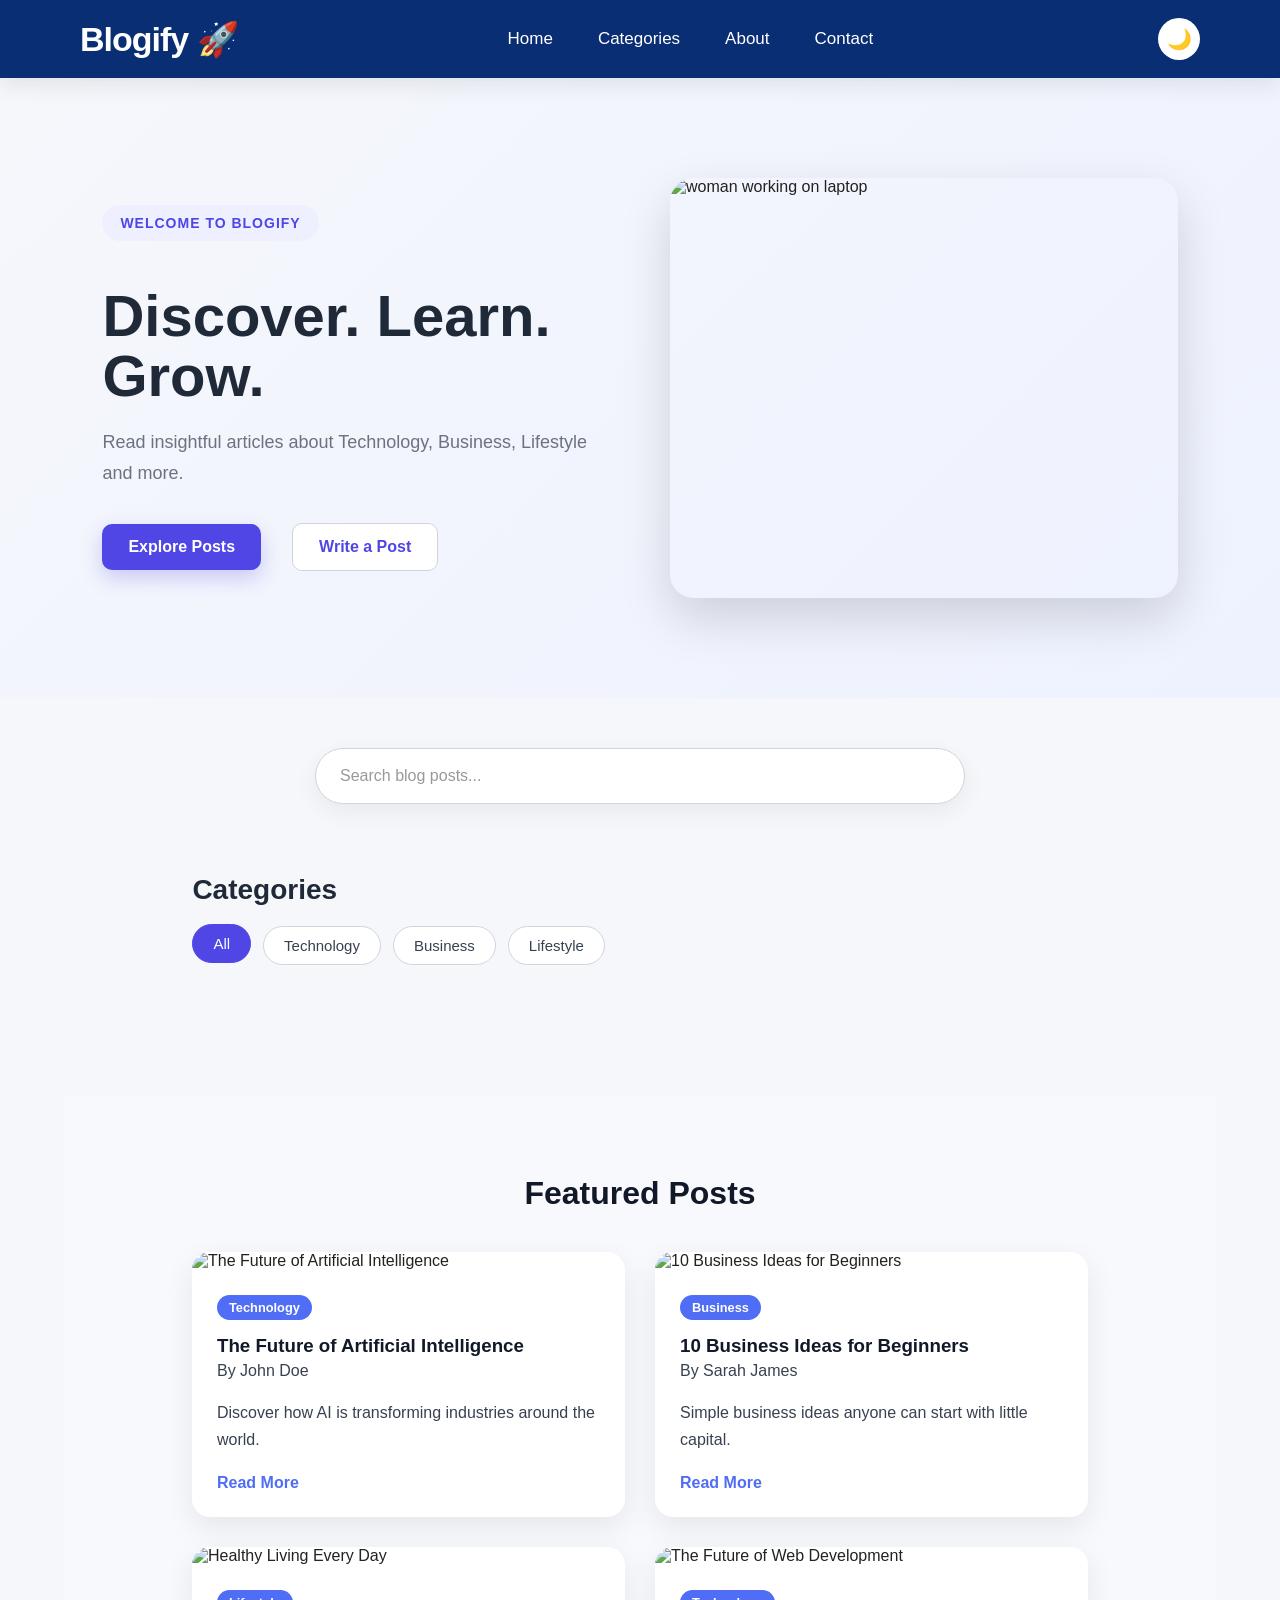
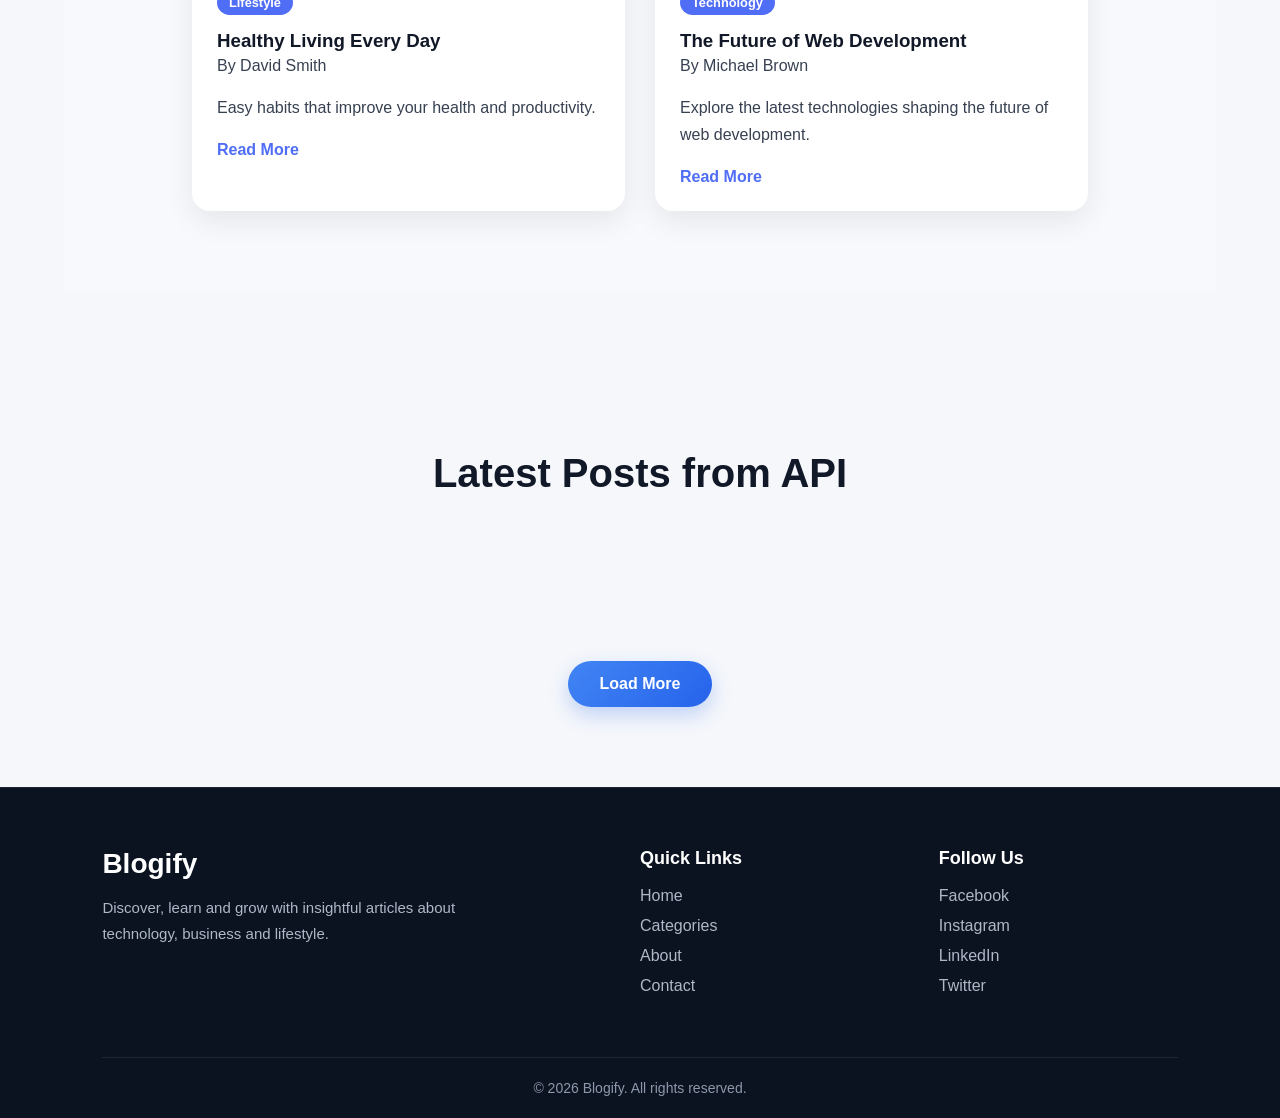
==== commit c09d6ffe: "Update Blogify logo" ====
--- a/index.html
+++ b/index.html
@@ -19,7 +19,7 @@
         <nav class="navbar">
 
             <div class="logo">
-                <h1>Blogify</h1>
+                <h1>Blogify 🚀</h1>
             </div>
             <ul class="nav-links">
                 <li><a href="index.html">Home</a></li>
